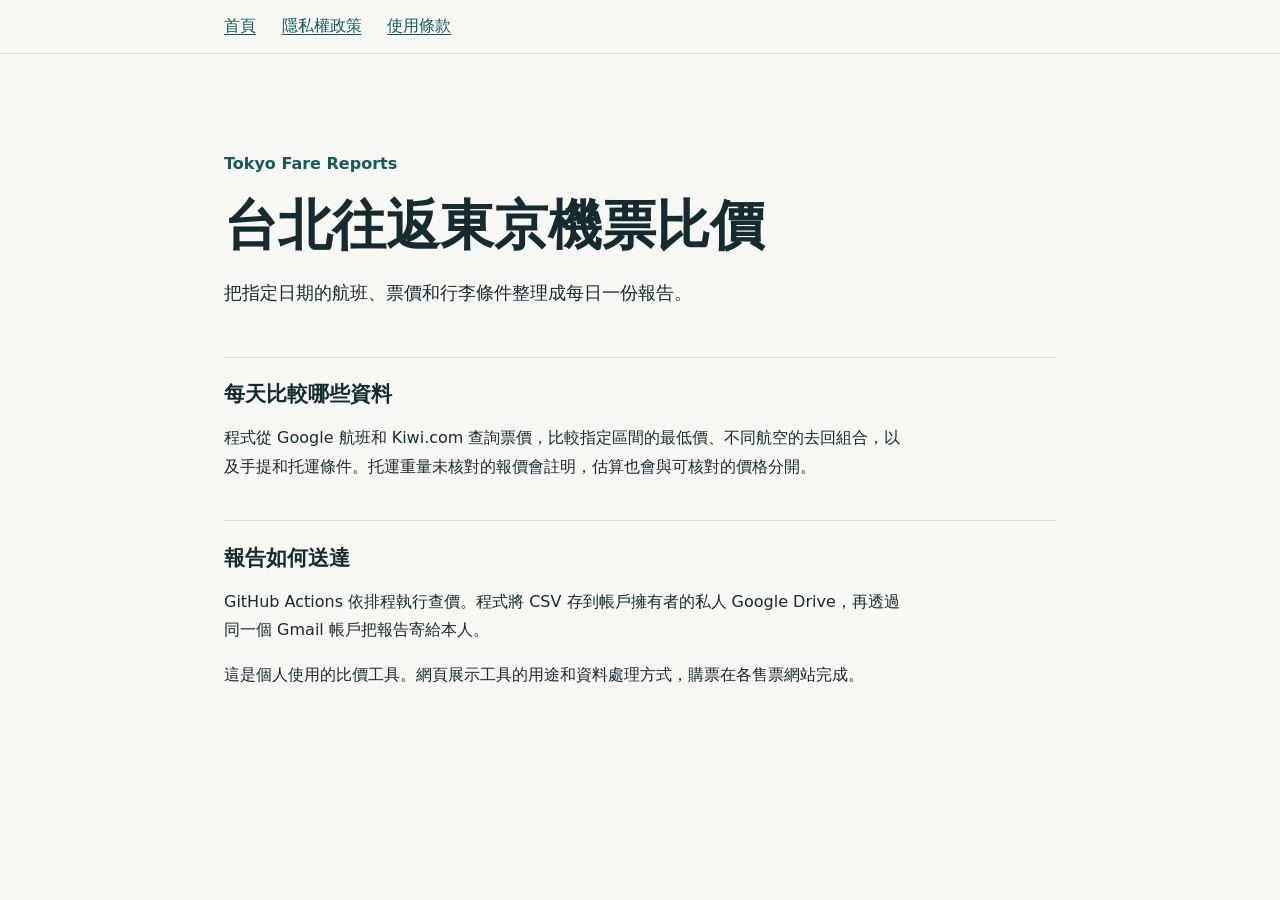
==== index.html @ a2d49df3 "Publish Tokyo Fare Reports app information" ====
<!doctype html>
<html lang="zh-Hant">
<head>
  <meta charset="utf-8">
  <meta name="viewport" content="width=device-width, initial-scale=1">
  <title>台北往返東京機票比價 | Tokyo Fare Reports</title>
  <link rel="stylesheet" href="./style.css">
</head>
<body>
  <header><nav aria-label="網站導覽">
    <a href="./">首頁</a>
    <a href="./privacy.html">隱私權政策</a>
    <a href="./terms.html">使用條款</a>
  </nav></header>
  <main>
<p class="label">Tokyo Fare Reports</p>
<h1>台北往返東京機票比價</h1>
<p class="intro">把指定日期的航班、票價和行李條件整理成每日一份報告。</p>
<section>
  <h2>每天比較哪些資料</h2>
  <p>程式從 Google 航班和 Kiwi.com 查詢票價，比較指定區間的最低價、不同航空的去回組合，以及手提和托運條件。托運重量未核對的報價會註明，估算也會與可核對的價格分開。</p>
</section>
<section>
  <h2>報告如何送達</h2>
  <p>GitHub Actions 依排程執行查價。程式將 CSV 存到帳戶擁有者的私人 Google Drive，再透過同一個 Gmail 帳戶把報告寄給本人。</p>
  <p>這是個人使用的比價工具。網頁展示工具的用途和資料處理方式，購票在各售票網站完成。</p>
</section>
  </main>
</body>
</html>
---- style.css ----
:root {
  color-scheme: light;
  font-family: system-ui, "Noto Sans TC", sans-serif;
  color: #162b30;
  background: #f7f8f3;
}
body { margin: 0; }
header { border-bottom: 1px solid #d5dfd7; }
nav, main { max-width: 52rem; margin: auto; padding-inline: 1.5rem; }
nav { display: flex; flex-wrap: wrap; gap: .7rem 1.6rem; padding-block: 1rem; }
a { color: #165a59; text-underline-offset: .2em; }
main { padding-block: clamp(2rem, 7vw, 5rem) 4rem; }
.label { color: #165a59; font-weight: 650; }
h1 { font-size: clamp(2rem, 6vw, 3.4rem); line-height: 1.15; margin: .5rem 0 1rem; }
h2 { font-size: 1.3rem; margin: 0 0 .5rem; }
p { line-height: 1.8; max-width: 43rem; }
.intro { font-size: 1.15rem; margin-bottom: 3rem; }
section { border-top: 1px solid #d5dfd7; padding-block: 1.4rem; }
code { overflow-wrap: anywhere; }
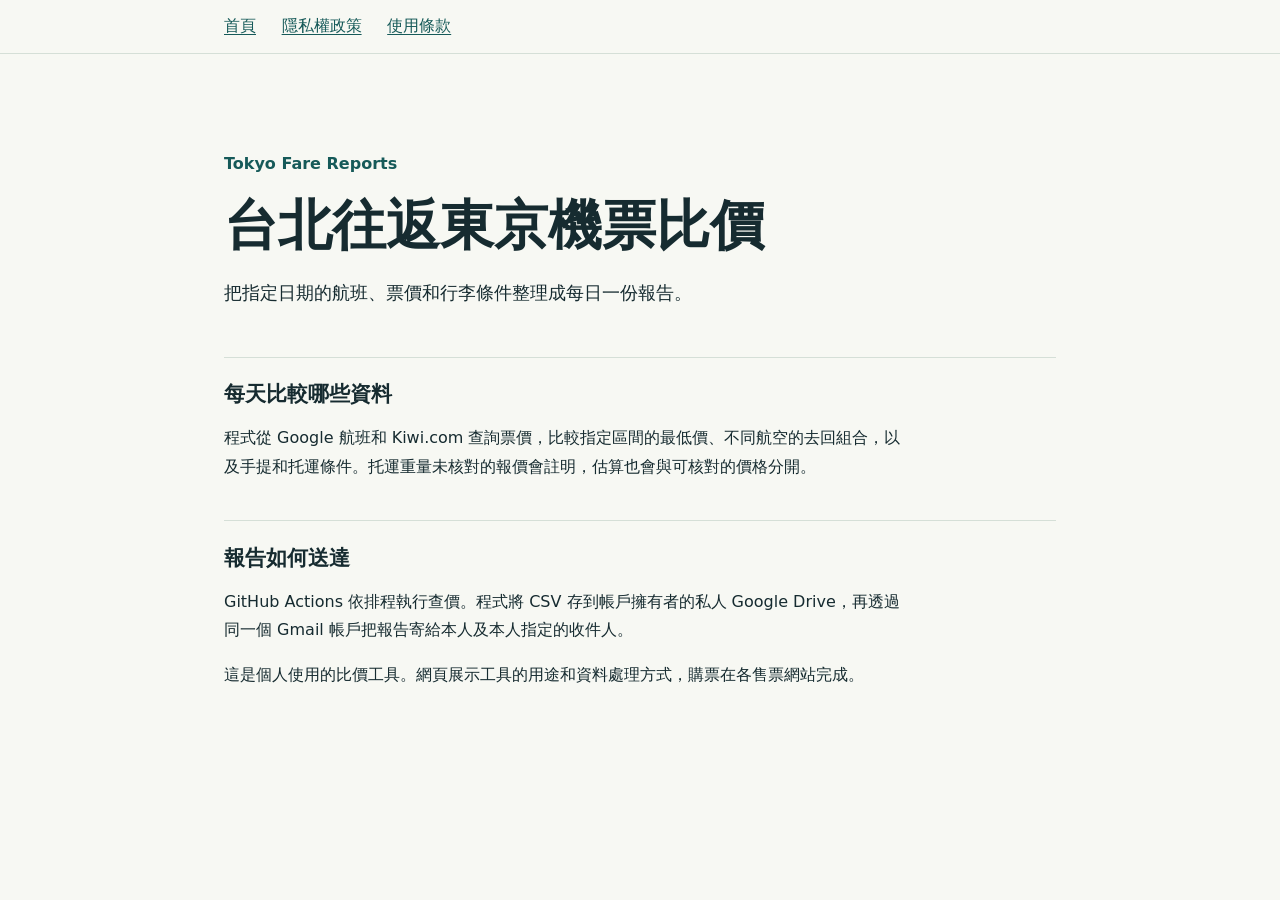
==== commit f82854ec: "Document owner-authorized report recipients" ====
--- a/index.html
+++ b/index.html
@@ -22,7 +22,7 @@
 </section>
 <section>
   <h2>報告如何送達</h2>
-  <p>GitHub Actions 依排程執行查價。程式將 CSV 存到帳戶擁有者的私人 Google Drive，再透過同一個 Gmail 帳戶把報告寄給本人。</p>
+  <p>GitHub Actions 依排程執行查價。程式將 CSV 存到帳戶擁有者的私人 Google Drive，再透過同一個 Gmail 帳戶把報告寄給本人及本人指定的收件人。</p>
   <p>這是個人使用的比價工具。網頁展示工具的用途和資料處理方式，購票在各售票網站完成。</p>
 </section>
   </main>
